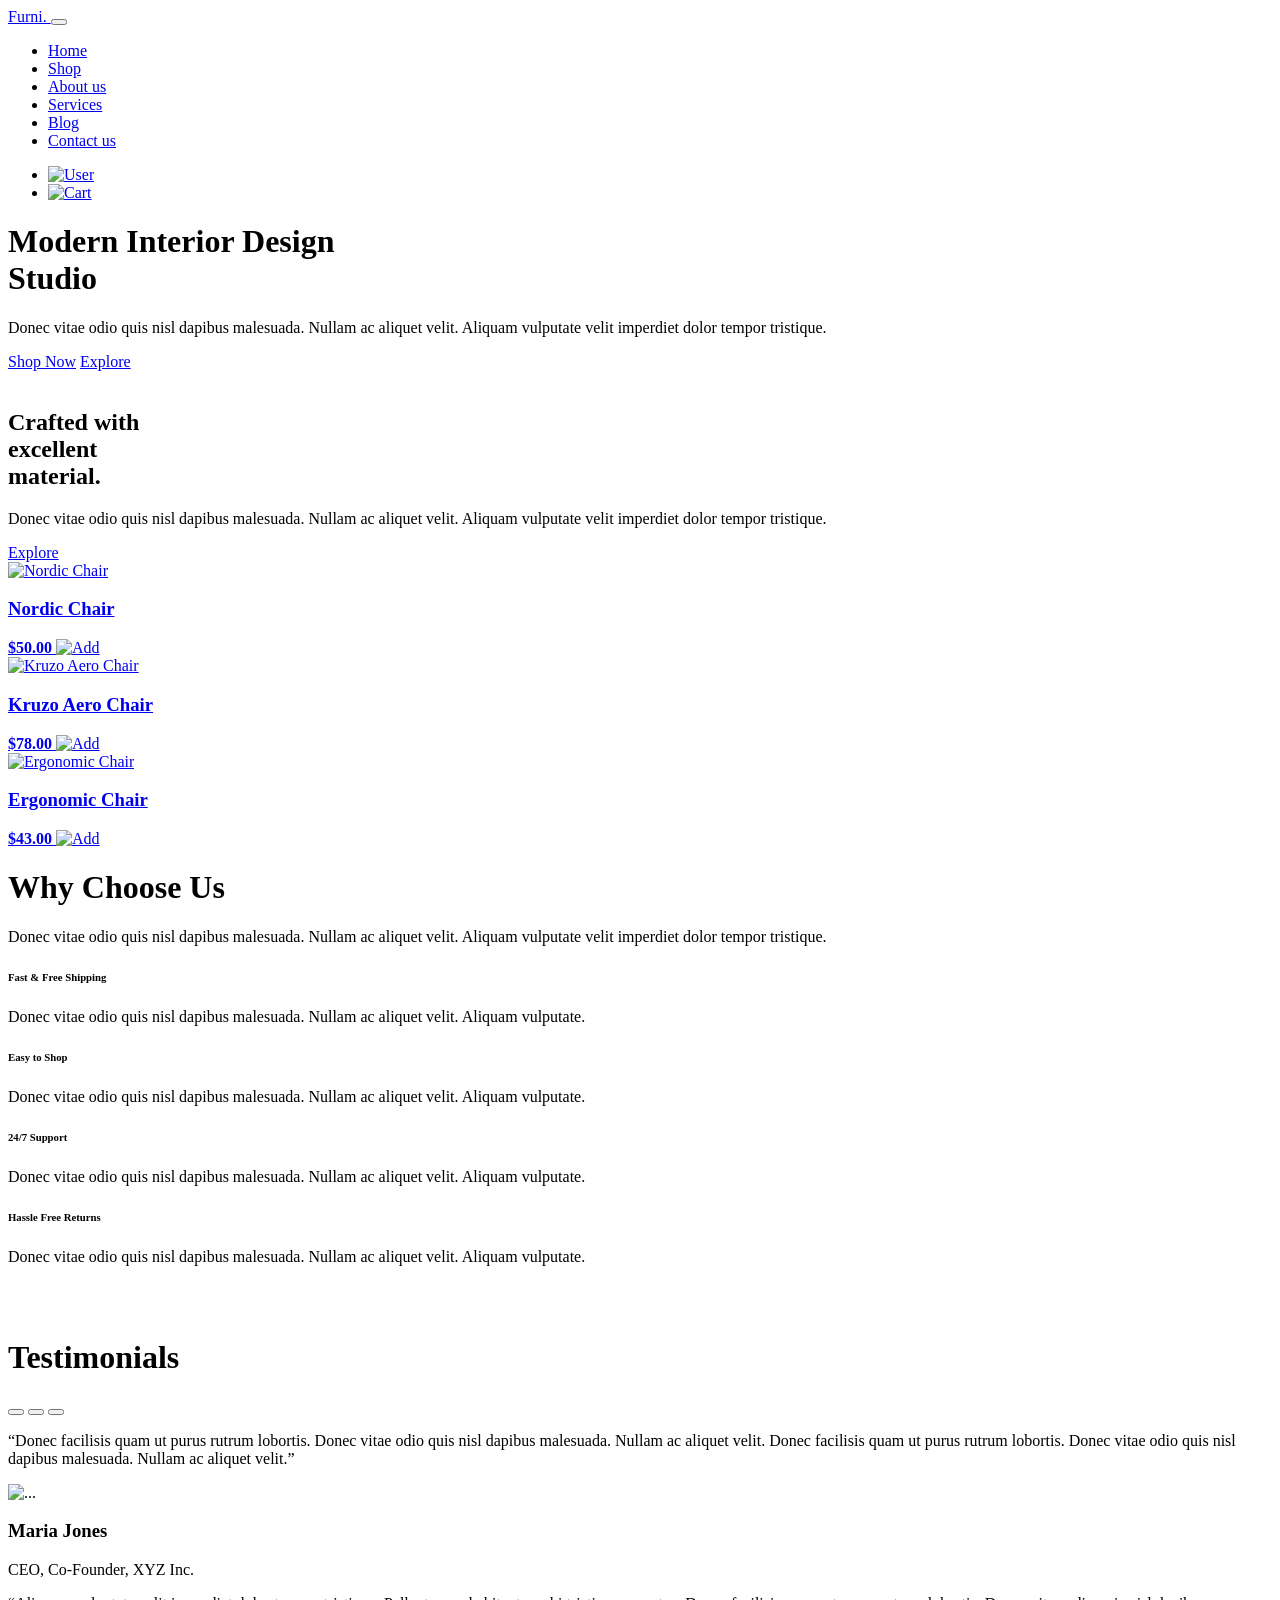
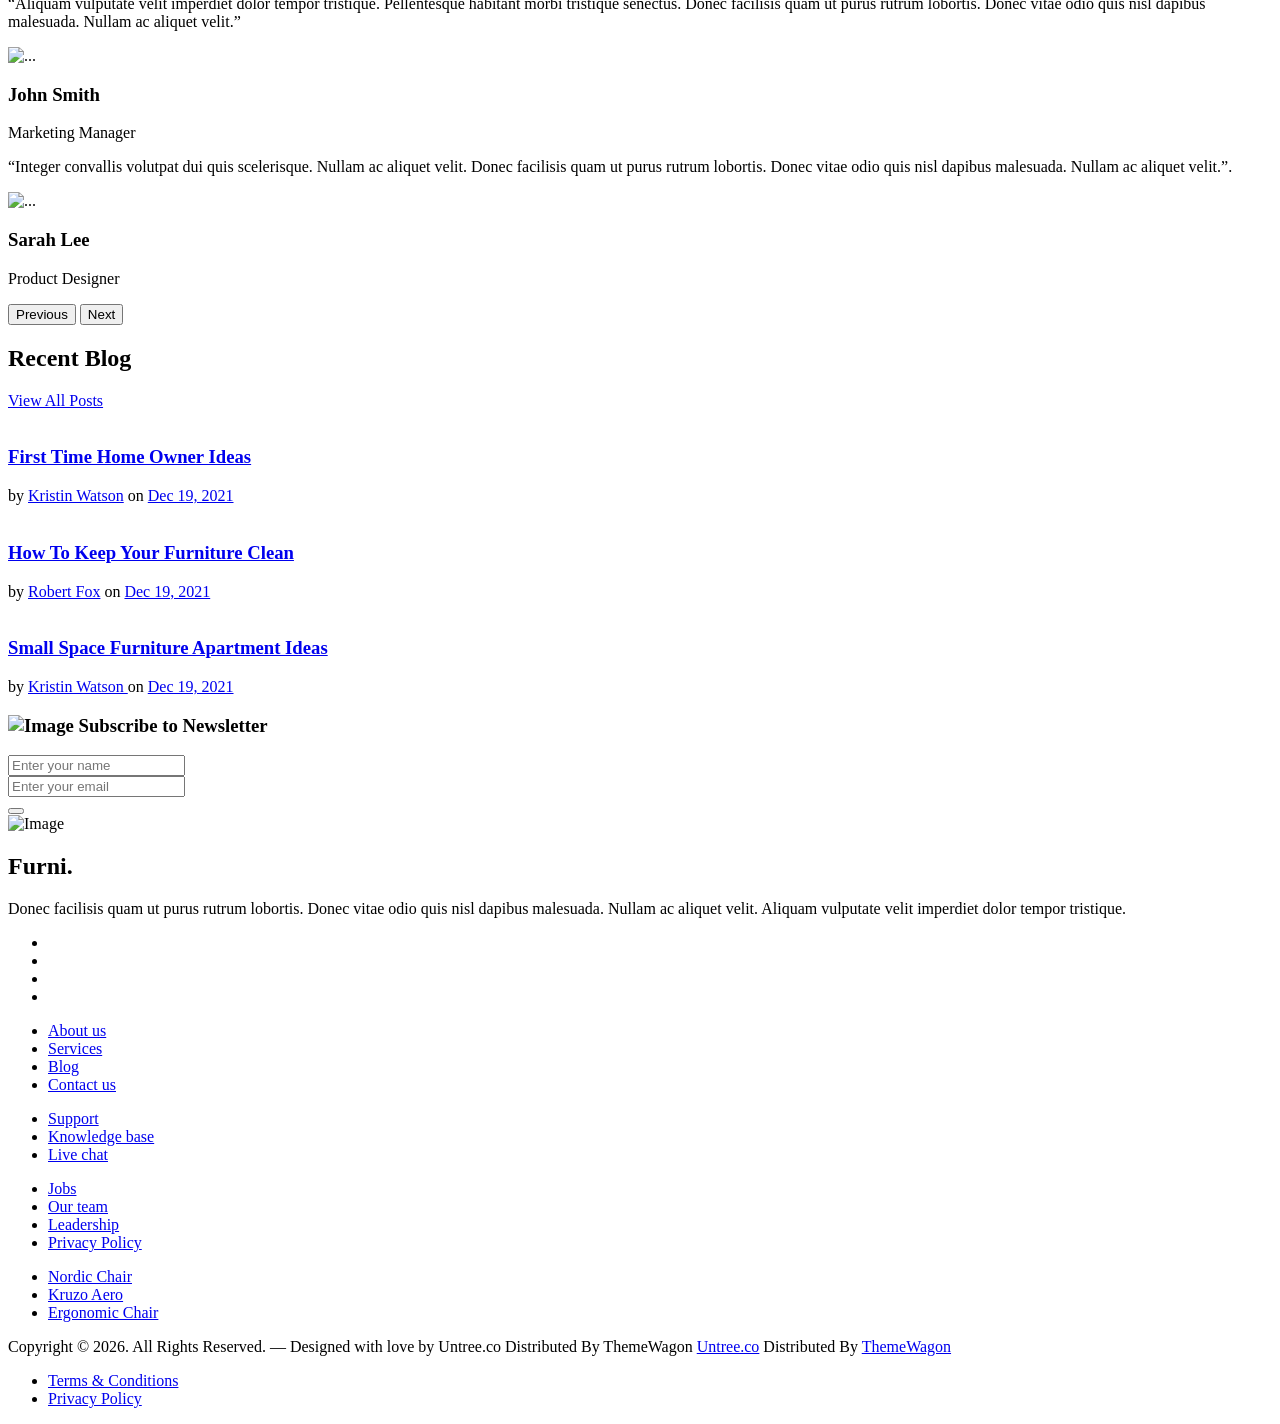
==== index.html @ 37e90176 "Add files via upload" ====
<!DOCTYPE html>
<html lang="en">

<head>
    <meta charset="UTF-8">
    <meta name="viewport" content="width=device-width, initial-scale=1.0">
    <title>Document</title>
    <link rel="stylesheet" href="https://cdnjs.cloudflare.com/ajax/libs/font-awesome/7.0.1/css/all.min.css"
        integrity="sha512-2SwdPD6INVrV/lHTZbO2nodKhrnDdJK9/kg2XD1r9uGqPo1cUbujc+IYdlYdEErWNu69gVcYgdxlmVmzTWnetw=="
        crossorigin="anonymous" referrerpolicy="no-referrer" />

    <link rel="stylesheet" href="css/bootstrap.min.css">
    <link rel="stylesheet" href="css/Style.css">

</head>

<body>
    <header>


        <nav class="navbar navbar-expand-lg navbar-light  px-5">
            <div class="container-fluid">
                <a class="navbar-brand text-light  fs-1 fw-bold px-5 " href="#">Furni. </a>
                <button class="navbar-toggler" type="button" data-bs-toggle="collapse"
                    data-bs-target="#navbarSupportedContent" aria-controls="navbarSupportedContent"
                    aria-expanded="false" aria-label="Toggle navigation">
                    <span class="navbar-toggler-icon"></span>
                </button>
                <div class="collapse navbar-collapse" id="navbarSupportedContent">
                    <ul class="navbar-nav ms-auto mb-2 mb-lg-0">
                        <li class="nav-item px-5">
                            <a class="nav-link active text-light" id="A2" href="index.html">Home</a>
                        </li>
                        <li class="px-3"> <a class="nav-link active text-light" id="A2" href="shop.html">Shop</a>
                        </li>
                        <li class="px-3"> <a class="nav-link active text-light" id="A2" href="About.html">About
                                us</a></li>
                        <li class="px-3"> <a class="nav-link active text-light" id="A2" href="Services.html">Services</a></li>
                        <li class="px-3"> <a class="nav-link active text-light" id="A2" href="Blog.html">Blog</a>
                        </li>
                        <li class="px-3"> <a class="nav-link active text-light" id="A2" href="contact us.html">Contact
                                us</a></li>


                    </ul>
                    <ul class="custom-navbar-cta navbar-nav ms-5">
                        <li class="nav-item px-4 "><a class="nav-link" id="A3" href="#"><img src="images/user.svg"
                                    alt="User"></a>
                        </li>
                        <li class="nav-item px-4 pe-5"><a class="nav-link" id="A3" href="cart.html"><img src="images/cart.svg"
                                    alt="Cart"></a>
                        </li>
                    </ul>

                </div>
            </div>
        </nav>
        <div class="row mt-5 pt-5">
            <div class="col-12 col-sm-12 col-md-6 col-lg-6 col-xl-6 col-xxl-6 px-4">
                <div class="container px-5">
                    <h1 class="text-light fw-bold px-5 ">Modern Interior Design <br>Studio</h1>
                    <p class="px-5 text-light mt-4">Donec vitae odio quis nisl dapibus malesuada. Nullam ac aliquet
                        velit. Aliquam vulputate velit imperdiet dolor tempor tristique.</p>
                    <div class="pb-5">
                        <a href="#" class="btn  me-2 bg-warning text-dark mx-5 px-4 mt-3 " id="a">Shop Now</a>
                        <a href="#" class="btn btn-outline-secondary  text-light px-4 mt-3" id="a">Explore</a>

                    </div>
                </div>


            </div>
            <div class="col-12 col-sm-12 col-md-6 col-lg-6 col-xl-6 col-xxl-6 px-4">
                <img src="Images/couch.png" class="img-fluid " alt="">
            </div>

        </div>

    </header>



    <div class="section">
        <div class="container">
            <div class="row">
                <div class="col-lg-3">
                    <h2 class="fw-bold">Crafted with <br> excellent <br> material.</h2>
                    <p class="text-secondary py-3">Donec vitae odio quis nisl dapibus malesuada. Nullam ac aliquet
                        velit. Aliquam vulputate velit imperdiet dolor tempor tristique.</p>
                    <a href="shop.html" class="btn btn-dark px-3" id="a">Explore</a>
                </div>

                <div class="col-12 col-md-4 col-lg-3">
                    <a class="product-item" href="cart.html">
                        <img src="images/product-1.png" class="img-fluid product-thumbnail" alt="Nordic Chair">
                        <h3 class="text-dark fs-5">Nordic Chair</h3>
                        <strong class="text-dark fs-5">$50.00</strong>
                        <span class="icon-cross">
                            <img src="images/cross.svg" class=" pt-5" alt="Add">
                        </span>
                    </a>
                </div>

                <div class="col-12 col-md-4 col-lg-3">
                    <a class="product-item" href="cart.html">
                        <img src="images/product-2.png" class="img-fluid product-thumbnail" alt="Kruzo Aero Chair">
                        <h3 class="text-dark fs-5 ">Kruzo Aero Chair</h3>
                        <strong class="text-dark fs-5">$78.00</strong>
                        <span class="icon-cross">
                            <img src="images/cross.svg" class="pt-5" alt="Add">
                        </span>
                    </a>
                </div>
                <div class="col-12 col-md-4 col-lg-3">
                    <a class="product-item" href="cart.html">
                        <img src="images/product-3.png" class="img-fluid product-thumbnail" alt="Ergonomic Chair">
                        <h3 class="text-dark fs-5">Ergonomic Chair</h3>
                        <strong class="text-dark fs-5">$43.00</strong>
                        <span class="icon-cross">
                            <img src="images/cross.svg" class="pt-5" alt="Add">
                        </span>
                    </a>
                </div>
            </div>
        </div>
        <div class="container mt-5 pb-5">
            <div class="row">
                <div class="col-12 col-sm-12 col-md-6 col-lg-6 col-xl-6 col-xxl-6">
                    <h1 class="pt-5 h1_">Why Choose Us</h1>
                    <p class="text-muted py-4"> Donec vitae odio quis nisl dapibus malesuada. Nullam ac aliquet velit.
                        Aliquam vulputate velit imperdiet dolor tempor tristique.</p>
                    <div class="d-flex justify-content-between pt-3">
                        <div>
                            <i class="fa-regular fa-truck py-4 " id="icon"></i>
                            <h6 class="text-secondary fw-bold ">Fast & Free Shipping</h6>
                            <p class="text-muted">Donec vitae odio quis nisl dapibus malesuada. Nullam ac aliquet velit.
                                Aliquam vulputate.</p>
                        </div>
                        <div class="px-5">
                            <i class="fa-solid fa-bag-shopping py-4" id="icon"></i>
                            <h6 class="text-secondary fw-bold ">Easy to Shop</h6>
                            <p class="text-muted">Donec vitae odio quis nisl dapibus malesuada. Nullam ac aliquet velit.
                                Aliquam vulputate.</p>
                        </div>

                    </div>
                    <div class="d-flex justify-content-between pt-3">
                        <div>
                            <i class="fa-regular fa-life-ring py-4" id="icon"></i>
                            <h6 class="text-secondary fw-bold ">24/7 Support</h6>
                            <p class="text-muted">Donec vitae odio quis nisl dapibus malesuada. Nullam ac aliquet velit.
                                Aliquam vulputate.</p>
                        </div>
                        <div class="px-5">
                            <i class="fa-solid fa-repeat py-4" id="icon"></i>
                            <h6 class="text-secondary fw-bold ">Hassle Free Returns</h6>
                            <p class="text-muted">Donec vitae odio quis nisl dapibus malesuada. Nullam ac aliquet velit.
                                Aliquam vulputate.</p>
                        </div>

                    </div>


                </div>
                <div class="col-12 col-sm-12 col-md-6 col-lg-6 col-xl-6 col-xxl-6">
                    <div class="log">
                    <img src="Images/dots-yellow.svg" alt="">
                </div>
                    <img src="Images/why-choose-us-img.jpg" class="img-fluid  ps-5" id="mag"  alt="">
                </div>

            </div>

        </div>
    </div>

    <h1 class="text-capitalize text-center  pt-5">Testimonials</h1>
    <div id="carouselExampleDark" class="carousel carousel-dark slide pt-5 pb-5" data-bs-ride="carousel">
        <div class="carousel-indicators">
            <button type="button" data-bs-target="#carouselExampleDark" data-bs-slide-to="0" class="active "
                aria-current="true" aria-label="Slide 1"></button>
            <button type="button" data-bs-target="#carouselExampleDark" data-bs-slide-to="1"
                aria-label="Slide 2"></button>
            <button type="button" data-bs-target="#carouselExampleDark" data-bs-slide-to="2"
                aria-label="Slide 3"></button>
        </div>
        <div class="carousel-inner text-center">
            <div class="carousel-item active" data-bs-interval="10000">
                <p class="text-muted w-50 m-auto py-4 ">“Donec facilisis quam ut purus rutrum lobortis. Donec vitae odio
                    quis nisl dapibus malesuada. Nullam ac aliquet velit. Donec facilisis quam ut purus rutrum lobortis.
                    Donec vitae odio quis nisl dapibus malesuada. Nullam ac aliquet velit.”</p>
                <img src="Images/person-1.png" class="rounded-circle " id="img_caro" alt="...">
                <h3 class="text-muted ">Maria Jones</h3>
                <p class="text-muted">CEO, Co-Founder, XYZ Inc.</p>
                <div class="carousel-caption d-none d-md-block">
                </div>
            </div>
            <div class="carousel-item" data-bs-interval="2000">
                <p class="text-muted w-50 m-auto py-4">“Aliquam vulputate velit imperdiet dolor tempor tristique.
                    Pellentesque habitant morbi tristique senectus. Donec facilisis quam ut purus rutrum lobortis. Donec
                    vitae odio quis nisl dapibus malesuada. Nullam ac aliquet velit.”</p>
                <img src="Images/person_2.jpg" class="rounded-circle" id="img_caro" alt="...">
                <h3 class="text-muted">John Smith</h3>
                <p class="text-muted">Marketing Manager</p>
                <div class="carousel-caption d-none d-md-block">
                </div>
            </div>
            <div class="carousel-item">
                <p class="text-muted w-50 m-auto py-4">“Integer convallis volutpat dui quis scelerisque. Nullam ac
                    aliquet velit. Donec facilisis quam ut purus rutrum lobortis. Donec vitae odio quis nisl dapibus
                    malesuada. Nullam ac aliquet velit.”.</p>
                <img src="Images/person_3.jpg" class="rounded-circle" id="img_caro" alt="...">
                <h3 class="text-muted">Sarah Lee</h3>
                <p class="text-muted">Product Designer</p>
                <div class="carousel-caption d-none d-md-block">
                </div>
            </div>

        </div>
        <button id="B" class="carousel-control-prev " type="button" data-bs-target="#carouselExampleDark"
            data-bs-slide="prev">
            <span class="carousel-control-prev-icon" aria-hidden="true"></span>
            <span class="visually-hidden">Previous</span>
        </button>
        <button id="B" class="carousel-control-next " type="button" data-bs-target="#carouselExampleDark"
            data-bs-slide="next">
            <span class="carousel-control-next-icon " aria-hidden="true"></span>
            <span class="visually-hidden">Next</span>
        </button>
    </div>


    <section class="mt-3">
        <div class="container p-5 ">
            <div class="d-flex justify-content-between align-items-center pt-5">
                <h1>Recent Blog</h1>
                <a class="text-dark fw-bold" href="#">View All Posts</a>

            </div>
            <div class="row pt-3">
                <div class="col-12 col-sm-12 col-md-4 col-lg-4 col-xl-4 col-xxl-4">
                    <div class="py-5">
                        <img src="Images/post-1.jpg" class="img-fluid  img" alt="">
                        <h3 class="pt-3"><a href="#" class="text-dark ">First Time Home Owner Ideas</a></h3>
                        <div class="meta ">
                            <span>by <a href="#">Kristin Watson</a></span>
                            <span> on <a href="#">Dec 19, 2021</a></span>
                        </div>

                    </div>
                </div>
                <div class="col-12 col-sm-12 col-md-4 col-lg-4 col-xl-4 col-xxl-4">
                    <div class="py-5">
                        <img src="Images/post-2.jpg" class="img-fluid  img" alt="">
                        <h3 class="pt-3"><a href="#" class="text-dark ">How To Keep Your Furniture Clean</a></h3>
                        <div class="meta ">
                            <span>by <a href="#">Robert Fox</a></span>
                            <span> on <a href="#">Dec 19, 2021</a></span>
                        </div>

                    </div>
                </div>
                <div class="col-12 col-sm-12 col-md-4 col-lg-4 col-xl-4 col-xxl-4">
                    <div class="py-5">
                        <img src="Images/post-3.jpg" class="img-fluid  img" alt="">
                        <h3 class="pt-3"><a href="#" class="text-dark ">Small Space Furniture Apartment Ideas</a></h3>
                        <div class="meta ">
                            <span>by <a href="#"> Kristin Watson </a></span>
                            <span> on <a href="#">Dec 19, 2021</a></span>
                        </div>

                    </div>
                </div>
            </div>
    </section>

    <footer class="footer-section d-flex  container">
        <div class="container relative">

                <div class="row">
                    <div class="col-12 col-md-6 col-lg-6 col-xl-6">
                        <div class="subscription-form">
                            <h3 class="d-flex align-items-center">
                                <span class="me-1">
                                    <img src="images/envelope-outline.svg" alt="Image" class="img-fluid d-flex">
                                </span>
                                <span>Subscribe to Newsletter</span>
                            </h3>

                            <form action="#" class="row g-3 ">
                                <div class="col-auto">
                                    <input type="text" class="form-control w-100" placeholder="Enter your name">
                                </div>
                                <div class="col-auto">
                                    <input type="email" class="form-control" placeholder="Enter your email">
                                </div>
                                <div class="col-auto">
                                    <button class="btn btn-success px-4 py-2">
                                        <span class="fa fa-paper-plane"></span>
                                    </button>
                                </div>
                            </form>
                        </div>
                    </div>
                    <div class="sofa-img ms-auto col-12 col-md-6 col-lg-6 col-xl-6 ">
                        <img src="images/sofa.png" alt="Image" class="img-fluid " id="ee">
                    </div>
                </div>

            <div class="row g-5 mb-5 pt-5">
                <div class="col-lg-4">
                    <div class="mb-4 footer-logo-wrap">
                        <h2 id="h2" class="footer-logo fs-1">Furni<span>.</span></h2>
                    </div>
                    <p class="mb-4">
                        Donec facilisis quam ut purus rutrum lobortis. Donec vitae odio quis nisl dapibus malesuada.
                        Nullam ac aliquet velit. Aliquam vulputate velit imperdiet dolor tempor tristique.
                    </p>
                    <ul class="list-unstyled custom-social d-flex">
                        <li id="li"><a href="#"><span class="fa fa-brands fa-facebook-f"></span></a></li>
                        <li id="li"><a href="#"><span class="fa fa-brands fa-twitter"></span></a></li>
                        <li id="li"><a href="#"><span class="fa fa-brands fa-instagram"></span></a></li>
                        <li id="li"><a href="#"><span class="fa fa-brands fa-linkedin"></span></a></li>
                    </ul>
                </div>

                <div class="col-lg-8">
                    <div class="row links-wrap">
                        <div class="col-6 col-sm-6 col-md-3 pt-3">
                            <ul class="list-unstyled pt-5">
                                <li><a href="#">About us</a></li>
                                <li><a href="#">Services</a></li>
                                <li><a href="#">Blog</a></li>
                                <li><a href="#">Contact us</a></li>
                            </ul>
                        </div>
                        <div class="col-6 col-sm-6 col-md-3 pt-3">
                            <ul class="list-unstyled pt-5">
                                <li><a href="#">Support</a></li>
                                <li><a href="#">Knowledge base</a></li>
                                <li><a href="#">Live chat</a></li>
                            </ul>
                        </div>
                        <div class="col-6 col-sm-6 col-md-3 pt-3">
                            <ul class="list-unstyled pt-5">
                                <li><a href="#">Jobs</a></li>
                                <li><a href="#">Our team</a></li>
                                <li><a href="#">Leadership</a></li>
                                <li><a href="#">Privacy Policy</a></li>
                            </ul>
                        </div>


                        <div class="col-6 col-sm-6 col-md-3 pt-3">
                            <ul class="list-unstyled pt-5">
                                <li><a href="#">Nordic Chair</a></li>
                                <li><a href="#">Kruzo Aero</a></li>
                                <li><a href="#">Ergonomic Chair</a></li>
                            </ul>
                        </div>
                    </div>
                </div>
            </div>
            <div class="border-top copyright">
                <div class="row pt-4">
                    <div class="col-lg-6">
                        <p class="mb-2 text-center text-lg-start text-muted">
                            Copyright &copy; 2026. All Rights Reserved. — Designed with love by Untree.co Distributed By
                            ThemeWagon

                            <a href="https://untree.co">Untree.co</a>
                            Distributed By
                            <a href="https://themewagon.com " class="text-muted">ThemeWagon</a>
                        </p>
                    </div>




                    <div class="col-lg-6 text-center text-lg-end">
                        <ul class="list-unstyled d-inline-flex ms-auto">
                            <li class="me-4   text-muted "><a href="#">Terms &amp; Conditions</a></li>
                            <li><a href="#">Privacy Policy</a></li>
                        </ul>
                    </div>
                </div>
            </div>

        </div>

    </footer>


    <script src="js/bootstrap.bundle.min.js"></script>

</body>

</html>
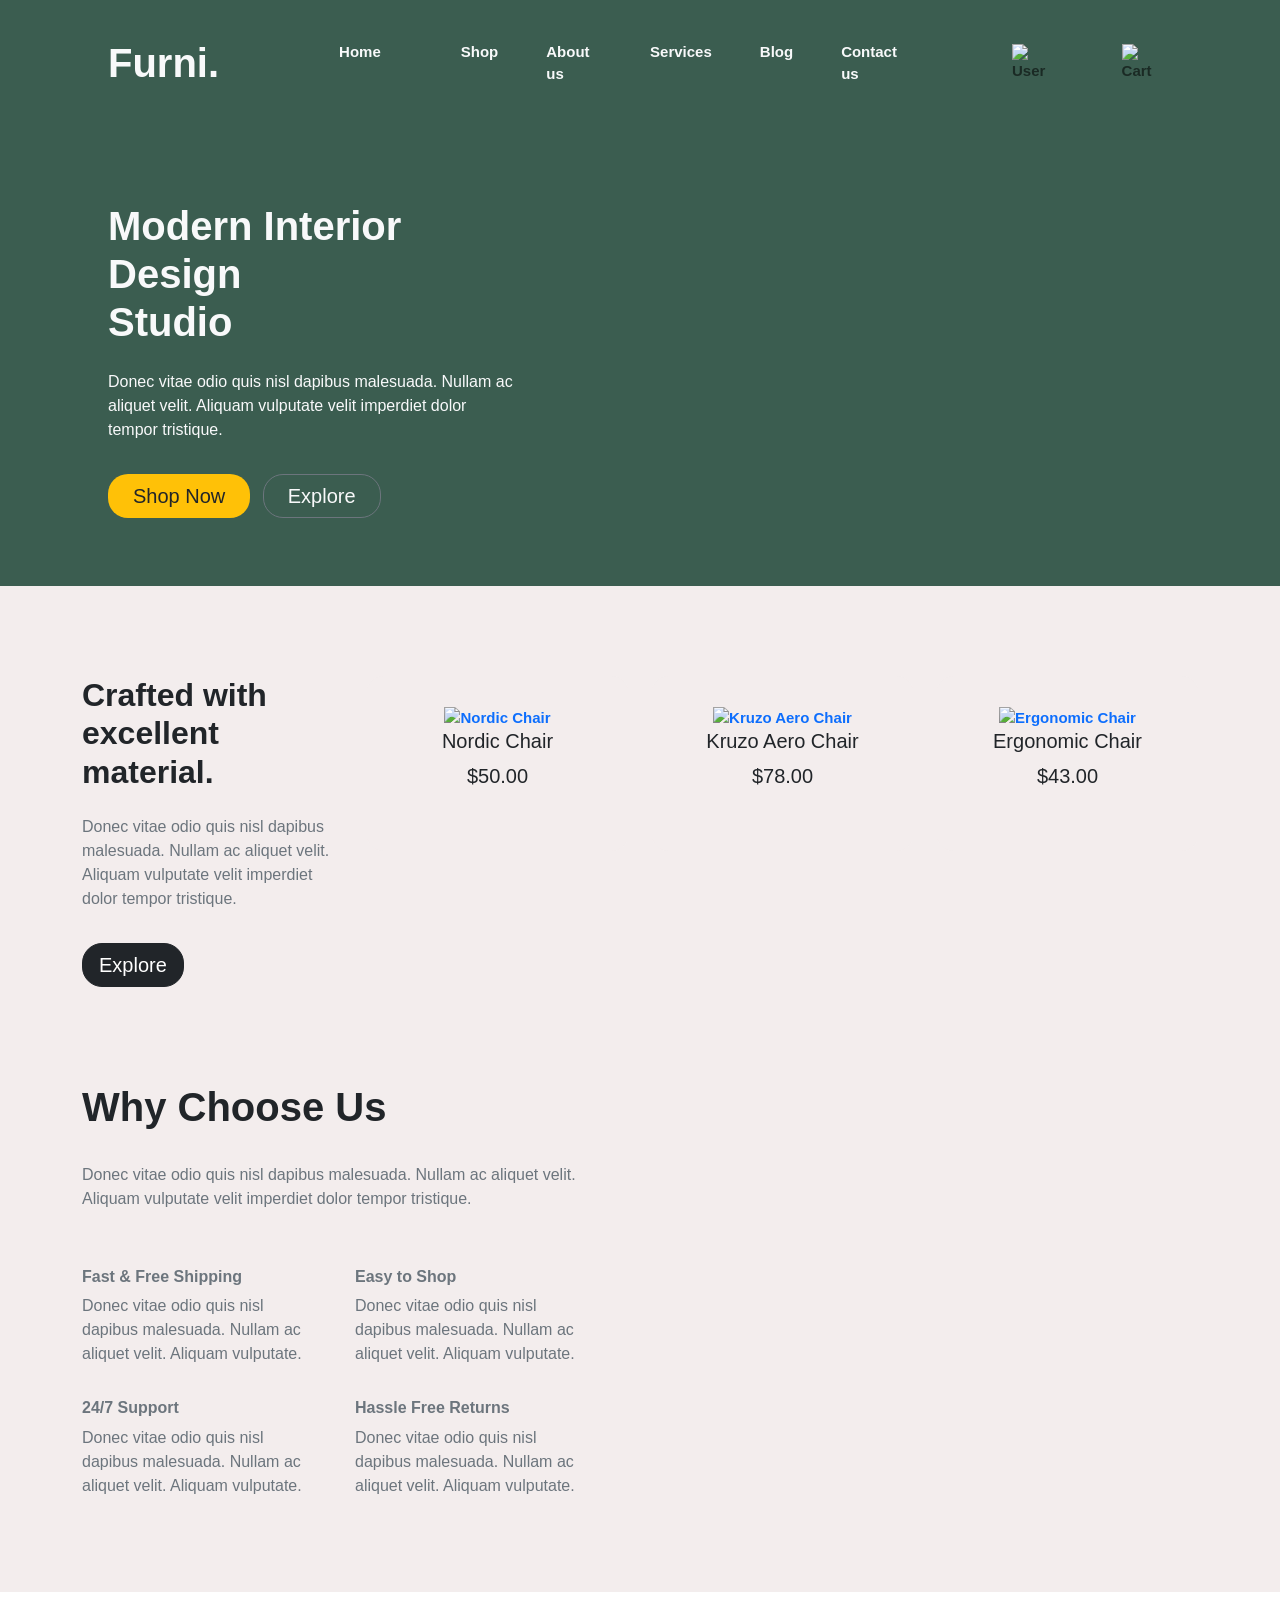
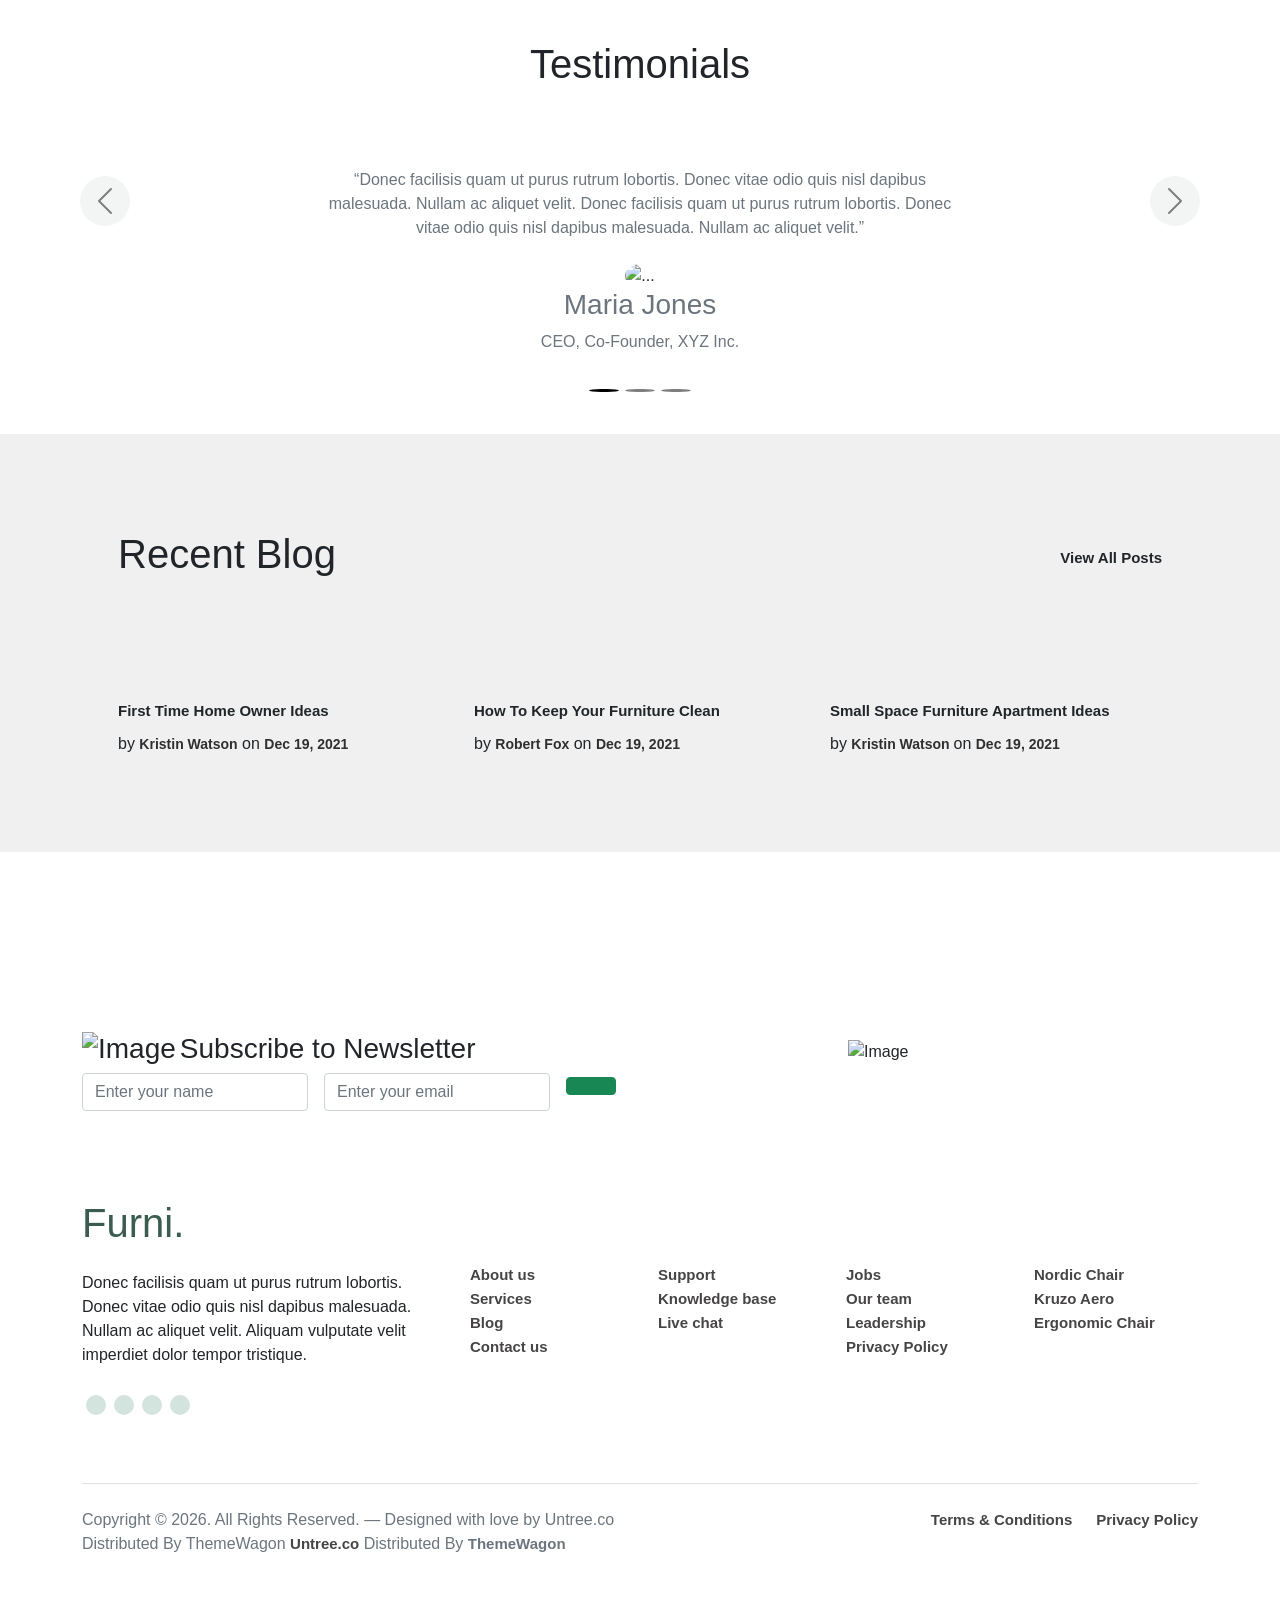
==== commit 495d9270: "Update index.html" ====
--- a/index.html
+++ b/index.html
@@ -9,8 +9,8 @@
         integrity="sha512-2SwdPD6INVrV/lHTZbO2nodKhrnDdJK9/kg2XD1r9uGqPo1cUbujc+IYdlYdEErWNu69gVcYgdxlmVmzTWnetw=="
         crossorigin="anonymous" referrerpolicy="no-referrer" />
 
-    <link rel="stylesheet" href="css/bootstrap.min.css">
-    <link rel="stylesheet" href="css/Style.css">
+    <link rel="stylesheet" href="bootstrap.min.css">
+    <link rel="stylesheet" href="Style.css">
 
 </head>
 
@@ -395,4 +395,5 @@
 
 </body>
 
-</html>+
+</html>
--- a/Style.css
+++ b/Style.css
@@ -0,0 +1,326 @@
+@import url('https://fonts.googleapis.com/css2?family=Quicksand:wght@300..700&family=Roboto:ital,wght@0,100..900;1,100..900&display=swap');
+
+* {
+    margin: 0;
+    padding: 0;
+    box-sizing: border-box;
+    font-family: "Quicksand", sans-serif;
+
+}
+
+header {
+    background-color: #3b5d50;
+
+    padding: 20px 0;
+}
+
+h1 {
+    font-size: 40px;
+}
+
+#a {
+    border-radius: 20px;
+    font-size: 20px;
+    transition: 1s ease;
+
+}
+
+#a:hover {
+    transform: scale(1.1);
+}
+
+#A2 {
+    transition: 0.8s ease;
+}
+
+#A2:hover {
+    background-color: #FFBF00;
+    border-radius: 20px;
+    transform: scale(1.1);
+}
+
+#A3 {
+    transition: 0.8s ease;
+}
+
+#A3:hover {
+    transform: scale(1.2);
+
+}
+
+.section {
+    padding-top: 90px;
+    padding-bottom: 30px;
+    background-color: #f3eded;
+    background-size: cover;
+    height: 100%;
+}
+
+.product-item {
+    display: block;
+    text-align: center;
+    position: relative;
+    padding: 30px 20px 60px;
+    background: #f3eded;
+    border-radius: 16px;
+    transition: 2s ease;
+    text-decoration: none;
+
+}
+
+.product-item:hover {
+    background-color: #fff;
+
+}
+
+.product-item img {
+    transition: 0.4s ease;
+
+}
+
+.product-item:hover img {
+    transform: translateY(-25px);
+
+}
+
+.icon-cross {
+    width: 40px;
+    height: 40px;
+    background: #2f2f2f;
+    border-radius: 50%;
+    position: absolute;
+    bottom: 0;
+    left: 50%;
+    transform: translateX(-50%);
+    display: flex;
+    align-items: center;
+    justify-content: center;
+
+    opacity: 0;
+    transition: 0.4s ease;
+}
+
+.product-item:hover .icon-cross {
+    opacity: 1;
+    bottom: 15px;
+}
+
+
+h3,
+strong {
+
+    font-weight: 500;
+    font-family: 'Franklin Gothic Medium', 'Arial Narrow', Arial, sans-serif;
+}
+
+.h1_ {
+    font-weight: 550;
+}
+
+#icon {
+    font-size: 30px;
+    color: #292525;
+}
+
+
+#img_caro {
+    width: 7%;
+}
+
+
+#B {
+    width: 50px;
+    height: 50px;
+    background: #e6ebe8;
+    border-radius: 50%;
+    margin: 80px;
+
+}
+
+section {
+    background-color: #f0f0f0;
+    height: 100%;
+}
+
+.img {
+    border-radius: 30px;
+    opacity: 1;
+    transition: 0.9s ease;
+}
+
+.img:hover {
+    opacity: 0.7;
+    cursor: pointer;
+}
+
+.meta a {
+    font-weight: 600;
+    font-size: 14px;
+    text-decoration: none;
+    color: #2f2f2f;
+}
+
+a {
+    text-decoration: none;
+    font-size: 15px;
+     font-weight: 600;
+}
+
+.footer-section {
+    padding: 80px 0;
+    background: #ffffff;
+}
+
+.footer-section .relative {
+    position: relative;
+}
+
+.footer-section a {
+    text-decoration: none;
+    color: #464444;
+    transition: .3s all ease;
+    /* font-size: 20px; */
+}
+
+.footer-section a:hover {
+    color: rgba(47, 47, 47, 0.5);
+}
+
+.footer-section .subscription-form {
+    margin-bottom: 40px;
+    position: relative;
+    z-index: 2;
+    margin-top: 100px;
+}
+
+#li {
+
+    background-color: #d2e4dd;
+    padding: 10px;
+    border-radius: 50%;
+    margin: 4px;
+    font-size: 2px;
+    transition: 1s ease;
+}
+
+#li span {
+    color: #3b5d50;
+    transition: 1s ease;
+}
+
+#li:hover {
+    background-color: #3b5d50;
+
+}
+
+#li span:hover {
+    color: #fff;
+
+
+}
+
+#h2 {
+    color: #3b5d50;
+}
+
+
+
+.log {
+    /* padding-top: 20px; */
+    position: relative;
+    top: 30px;
+    left: 0;
+    z-index: 9;
+
+}
+
+#mag {
+    position: relative;
+    top: 0;
+    left: 0;
+    z-index: 999;
+    bottom: 0;
+
+    border-radius: 90px 40px 40px 90px;
+    overflow: hidden;
+}
+
+
+#persn {
+    text-decoration: underline;
+    color: black;
+
+}
+
+#persn1 {
+    font-size: 35px;
+    text-decoration: underline;
+    color: black;
+}
+
+form {
+    margin: auto;
+}
+
+button {
+    border-radius: 50px;
+}
+
+ 
+
+#contact {
+    width: 50%;
+    margin: auto;
+    display: flex;
+    justify-content: space-between;
+}
+.c{
+    display: flex;
+    justify-content: center;
+    align-items: center;
+}
+#cont{
+    background-color: #3b5d50;
+    border-radius: 15px;
+    padding: 15px;
+}
+#cont span{
+    
+    color: #fff;
+}
+#ee{
+    width: 30%;
+    position: absolute ;
+     right:20px;
+     bottom: 500px;
+}
+
+
+
+#bb,#coupon{
+    border-radius: 50px;
+    font-size: 20px;
+
+}
+
+
+@media (max-width: 768px) {
+  table thead {
+    display: none;
+  }
+
+  table, table tbody, table tr, table td {
+    display: block;
+    width: 100%;
+  }
+
+  table tr {
+    margin-bottom: 15px;
+    border-bottom: 1px solid #ddd;
+  }
+
+  table td {
+    text-align: right;
+    padding: 10px;
+  }
+}
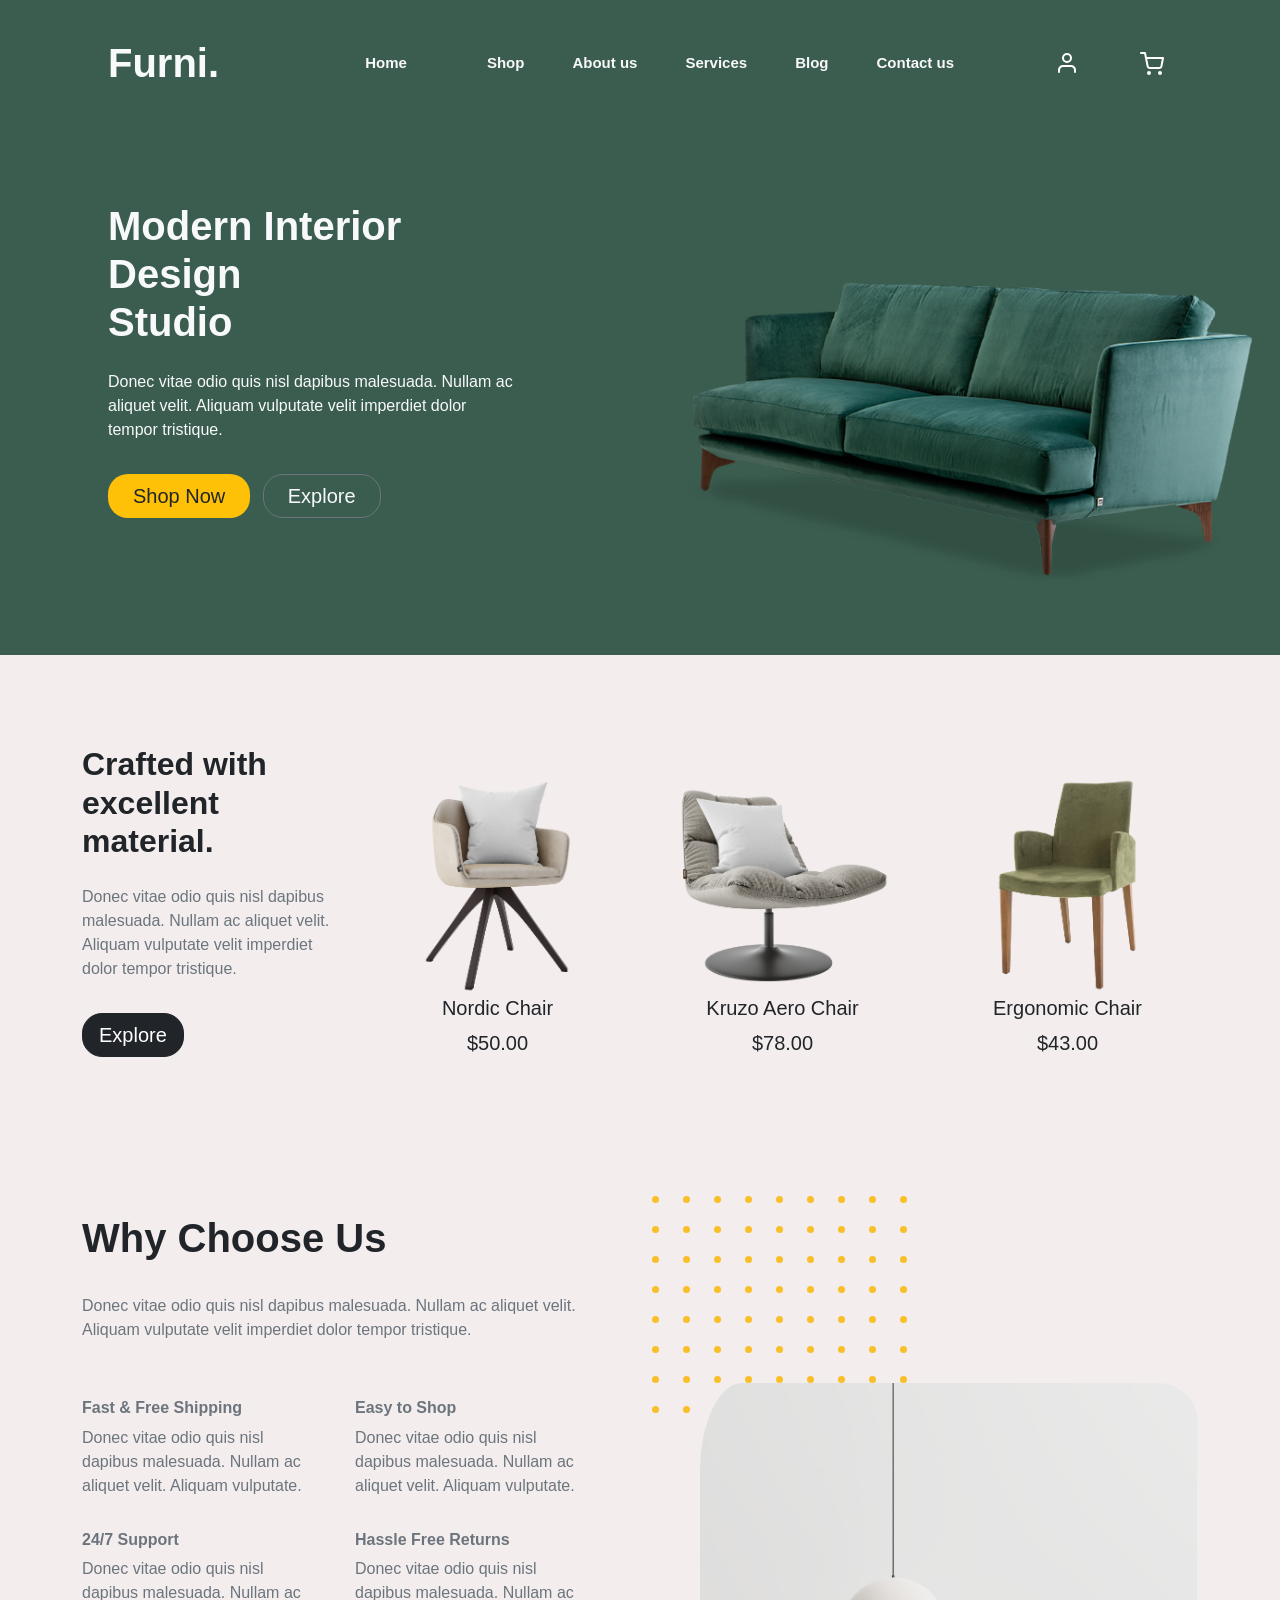
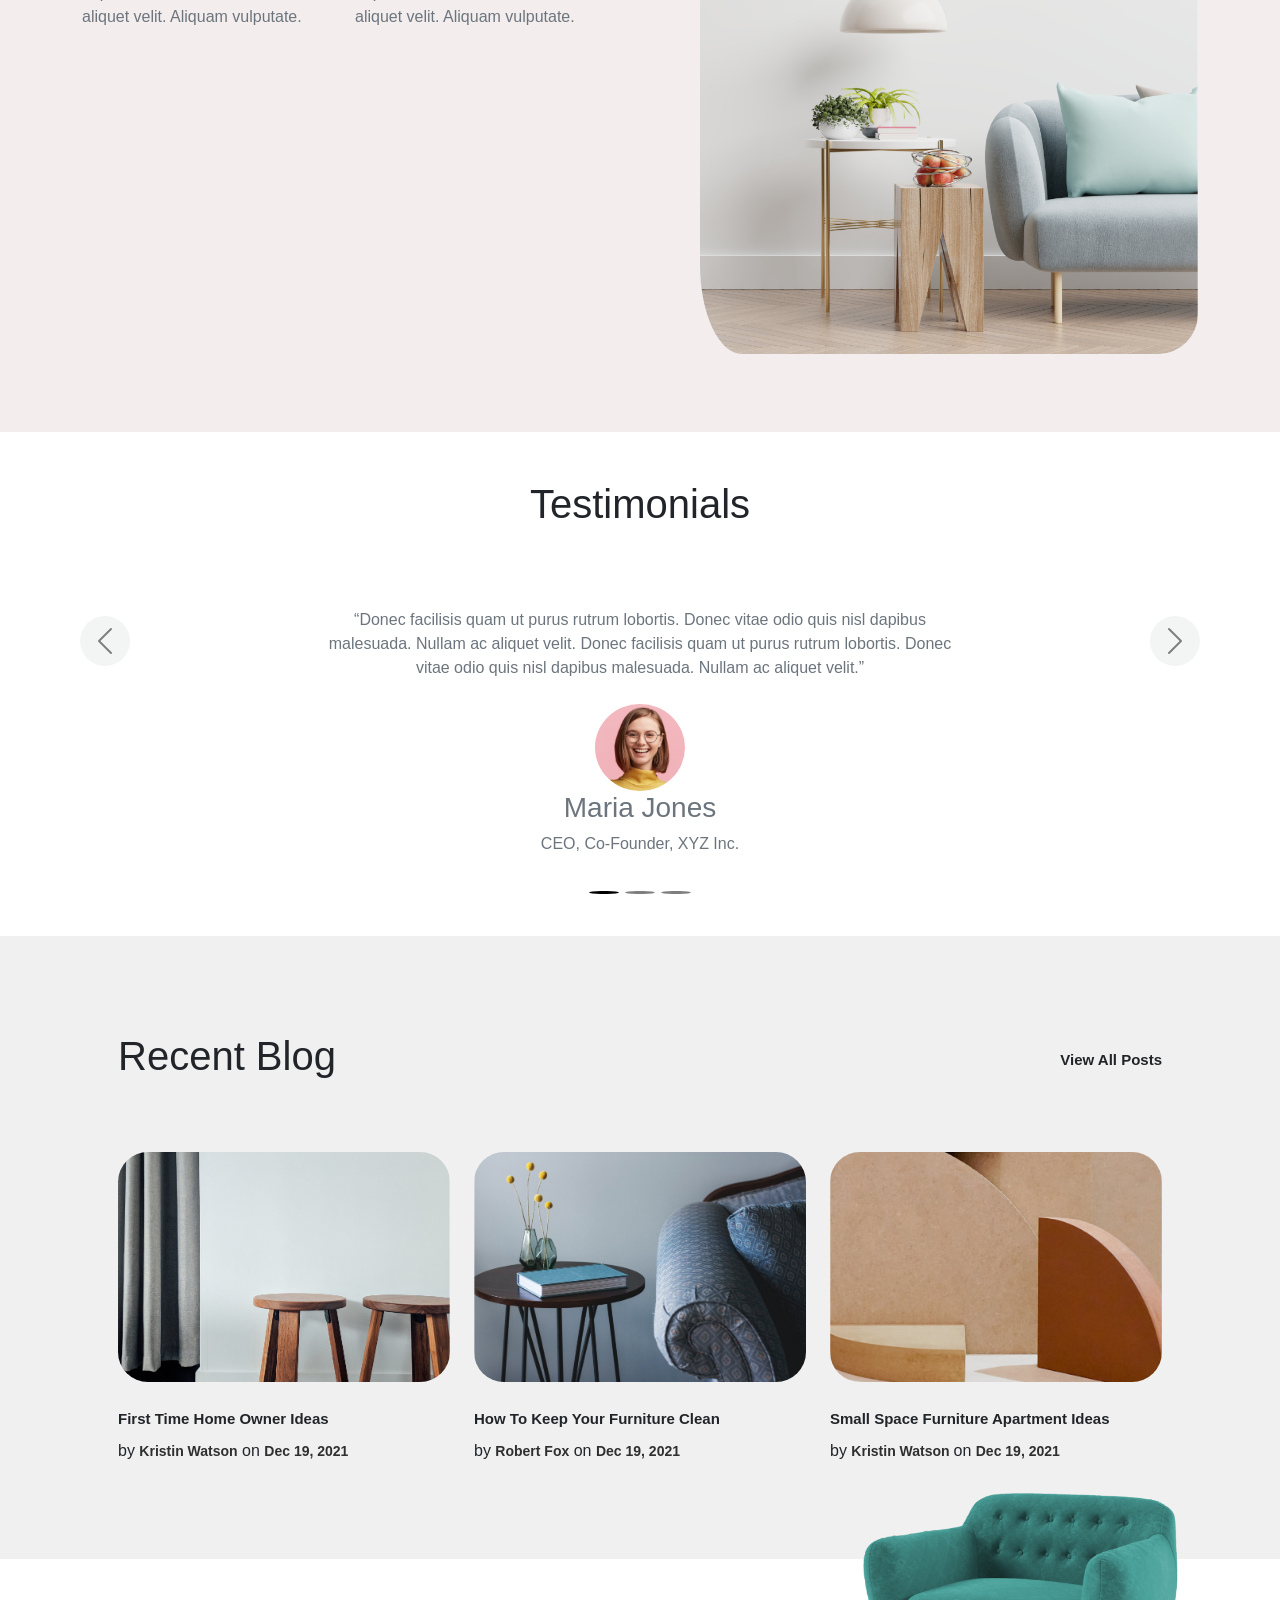
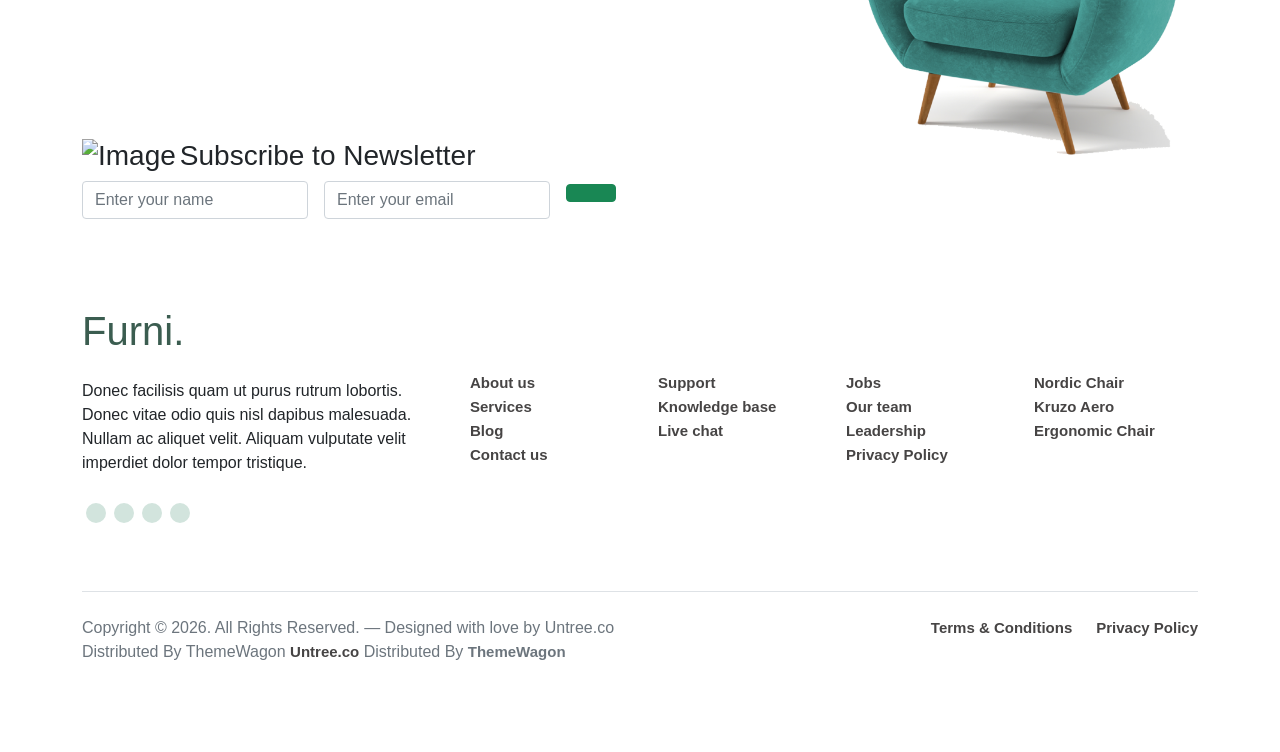
==== commit 3feb9ef9: "Update print statement from 'Hello' to 'Goodbye'" ====
--- a/index.html
+++ b/index.html
@@ -4,7 +4,7 @@
 <head>
     <meta charset="UTF-8">
     <meta name="viewport" content="width=device-width, initial-scale=1.0">
-    <title>Document</title>
+    <title>Furni.</title>
     <link rel="stylesheet" href="https://cdnjs.cloudflare.com/ajax/libs/font-awesome/7.0.1/css/all.min.css"
         integrity="sha512-2SwdPD6INVrV/lHTZbO2nodKhrnDdJK9/kg2XD1r9uGqPo1cUbujc+IYdlYdEErWNu69gVcYgdxlmVmzTWnetw=="
         crossorigin="anonymous" referrerpolicy="no-referrer" />
@@ -44,10 +44,10 @@
 
                     </ul>
                     <ul class="custom-navbar-cta navbar-nav ms-5">
-                        <li class="nav-item px-4 "><a class="nav-link" id="A3" href="#"><img src="images/user.svg"
+                        <li class="nav-item px-4 "><a class="nav-link" id="A3" href="#"><img src="user.svg"
                                     alt="User"></a>
                         </li>
-                        <li class="nav-item px-4 pe-5"><a class="nav-link" id="A3" href="cart.html"><img src="images/cart.svg"
+                        <li class="nav-item px-4 pe-5"><a class="nav-link" id="A3" href="cart.html"><img src="cart.svg"
                                     alt="Cart"></a>
                         </li>
                     </ul>
@@ -71,7 +71,7 @@
 
             </div>
             <div class="col-12 col-sm-12 col-md-6 col-lg-6 col-xl-6 col-xxl-6 px-4">
-                <img src="Images/couch.png" class="img-fluid " alt="">
+                <img src="couch.png" class="img-fluid " alt="">
             </div>
 
         </div>
@@ -92,32 +92,32 @@
 
                 <div class="col-12 col-md-4 col-lg-3">
                     <a class="product-item" href="cart.html">
-                        <img src="images/product-1.png" class="img-fluid product-thumbnail" alt="Nordic Chair">
+                        <img src="product-1.png" class="img-fluid product-thumbnail" alt="Nordic Chair">
                         <h3 class="text-dark fs-5">Nordic Chair</h3>
                         <strong class="text-dark fs-5">$50.00</strong>
                         <span class="icon-cross">
-                            <img src="images/cross.svg" class=" pt-5" alt="Add">
+                            <img src="cross.svg" class=" pt-5" alt="Add">
                         </span>
                     </a>
                 </div>
 
                 <div class="col-12 col-md-4 col-lg-3">
                     <a class="product-item" href="cart.html">
-                        <img src="images/product-2.png" class="img-fluid product-thumbnail" alt="Kruzo Aero Chair">
+                        <img src="product-2.png" class="img-fluid product-thumbnail" alt="Kruzo Aero Chair">
                         <h3 class="text-dark fs-5 ">Kruzo Aero Chair</h3>
                         <strong class="text-dark fs-5">$78.00</strong>
                         <span class="icon-cross">
-                            <img src="images/cross.svg" class="pt-5" alt="Add">
+                            <img src="cross.svg" class="pt-5" alt="Add">
                         </span>
                     </a>
                 </div>
                 <div class="col-12 col-md-4 col-lg-3">
                     <a class="product-item" href="cart.html">
-                        <img src="images/product-3.png" class="img-fluid product-thumbnail" alt="Ergonomic Chair">
+                        <img src="product-3.png" class="img-fluid product-thumbnail" alt="Ergonomic Chair">
                         <h3 class="text-dark fs-5">Ergonomic Chair</h3>
                         <strong class="text-dark fs-5">$43.00</strong>
                         <span class="icon-cross">
-                            <img src="images/cross.svg" class="pt-5" alt="Add">
+                            <img src="cross.svg" class="pt-5" alt="Add">
                         </span>
                     </a>
                 </div>
@@ -164,9 +164,9 @@
                 </div>
                 <div class="col-12 col-sm-12 col-md-6 col-lg-6 col-xl-6 col-xxl-6">
                     <div class="log">
-                    <img src="Images/dots-yellow.svg" alt="">
-                </div>
-                    <img src="Images/why-choose-us-img.jpg" class="img-fluid  ps-5" id="mag"  alt="">
+                    <img src="dots-yellow.svg" alt="">
+                </div>
+                    <img src="why-choose-us-img.jpg" class="img-fluid  ps-5" id="mag"  alt="">
                 </div>
 
             </div>
@@ -189,7 +189,7 @@
                 <p class="text-muted w-50 m-auto py-4 ">“Donec facilisis quam ut purus rutrum lobortis. Donec vitae odio
                     quis nisl dapibus malesuada. Nullam ac aliquet velit. Donec facilisis quam ut purus rutrum lobortis.
                     Donec vitae odio quis nisl dapibus malesuada. Nullam ac aliquet velit.”</p>
-                <img src="Images/person-1.png" class="rounded-circle " id="img_caro" alt="...">
+                <img src="person-1.png" class="rounded-circle " id="img_caro" alt="...">
                 <h3 class="text-muted ">Maria Jones</h3>
                 <p class="text-muted">CEO, Co-Founder, XYZ Inc.</p>
                 <div class="carousel-caption d-none d-md-block">
@@ -199,7 +199,7 @@
                 <p class="text-muted w-50 m-auto py-4">“Aliquam vulputate velit imperdiet dolor tempor tristique.
                     Pellentesque habitant morbi tristique senectus. Donec facilisis quam ut purus rutrum lobortis. Donec
                     vitae odio quis nisl dapibus malesuada. Nullam ac aliquet velit.”</p>
-                <img src="Images/person_2.jpg" class="rounded-circle" id="img_caro" alt="...">
+                <img src="person_2.jpg" class="rounded-circle" id="img_caro" alt="...">
                 <h3 class="text-muted">John Smith</h3>
                 <p class="text-muted">Marketing Manager</p>
                 <div class="carousel-caption d-none d-md-block">
@@ -209,7 +209,7 @@
                 <p class="text-muted w-50 m-auto py-4">“Integer convallis volutpat dui quis scelerisque. Nullam ac
                     aliquet velit. Donec facilisis quam ut purus rutrum lobortis. Donec vitae odio quis nisl dapibus
                     malesuada. Nullam ac aliquet velit.”.</p>
-                <img src="Images/person_3.jpg" class="rounded-circle" id="img_caro" alt="...">
+                <img src="person_3.jpg" class="rounded-circle" id="img_caro" alt="...">
                 <h3 class="text-muted">Sarah Lee</h3>
                 <p class="text-muted">Product Designer</p>
                 <div class="carousel-caption d-none d-md-block">
@@ -240,7 +240,7 @@
             <div class="row pt-3">
                 <div class="col-12 col-sm-12 col-md-4 col-lg-4 col-xl-4 col-xxl-4">
                     <div class="py-5">
-                        <img src="Images/post-1.jpg" class="img-fluid  img" alt="">
+                        <img src="post-1.jpg" class="img-fluid  img" alt="">
                         <h3 class="pt-3"><a href="#" class="text-dark ">First Time Home Owner Ideas</a></h3>
                         <div class="meta ">
                             <span>by <a href="#">Kristin Watson</a></span>
@@ -251,7 +251,7 @@
                 </div>
                 <div class="col-12 col-sm-12 col-md-4 col-lg-4 col-xl-4 col-xxl-4">
                     <div class="py-5">
-                        <img src="Images/post-2.jpg" class="img-fluid  img" alt="">
+                        <img src="post-2.jpg" class="img-fluid  img" alt="">
                         <h3 class="pt-3"><a href="#" class="text-dark ">How To Keep Your Furniture Clean</a></h3>
                         <div class="meta ">
                             <span>by <a href="#">Robert Fox</a></span>
@@ -262,7 +262,7 @@
                 </div>
                 <div class="col-12 col-sm-12 col-md-4 col-lg-4 col-xl-4 col-xxl-4">
                     <div class="py-5">
-                        <img src="Images/post-3.jpg" class="img-fluid  img" alt="">
+                        <img src="post-3.jpg" class="img-fluid  img" alt="">
                         <h3 class="pt-3"><a href="#" class="text-dark ">Small Space Furniture Apartment Ideas</a></h3>
                         <div class="meta ">
                             <span>by <a href="#"> Kristin Watson </a></span>
@@ -303,7 +303,7 @@
                         </div>
                     </div>
                     <div class="sofa-img ms-auto col-12 col-md-6 col-lg-6 col-xl-6 ">
-                        <img src="images/sofa.png" alt="Image" class="img-fluid " id="ee">
+                        <img src="sofa.png" alt="Image" class="img-fluid " id="ee">
                     </div>
                 </div>
 
